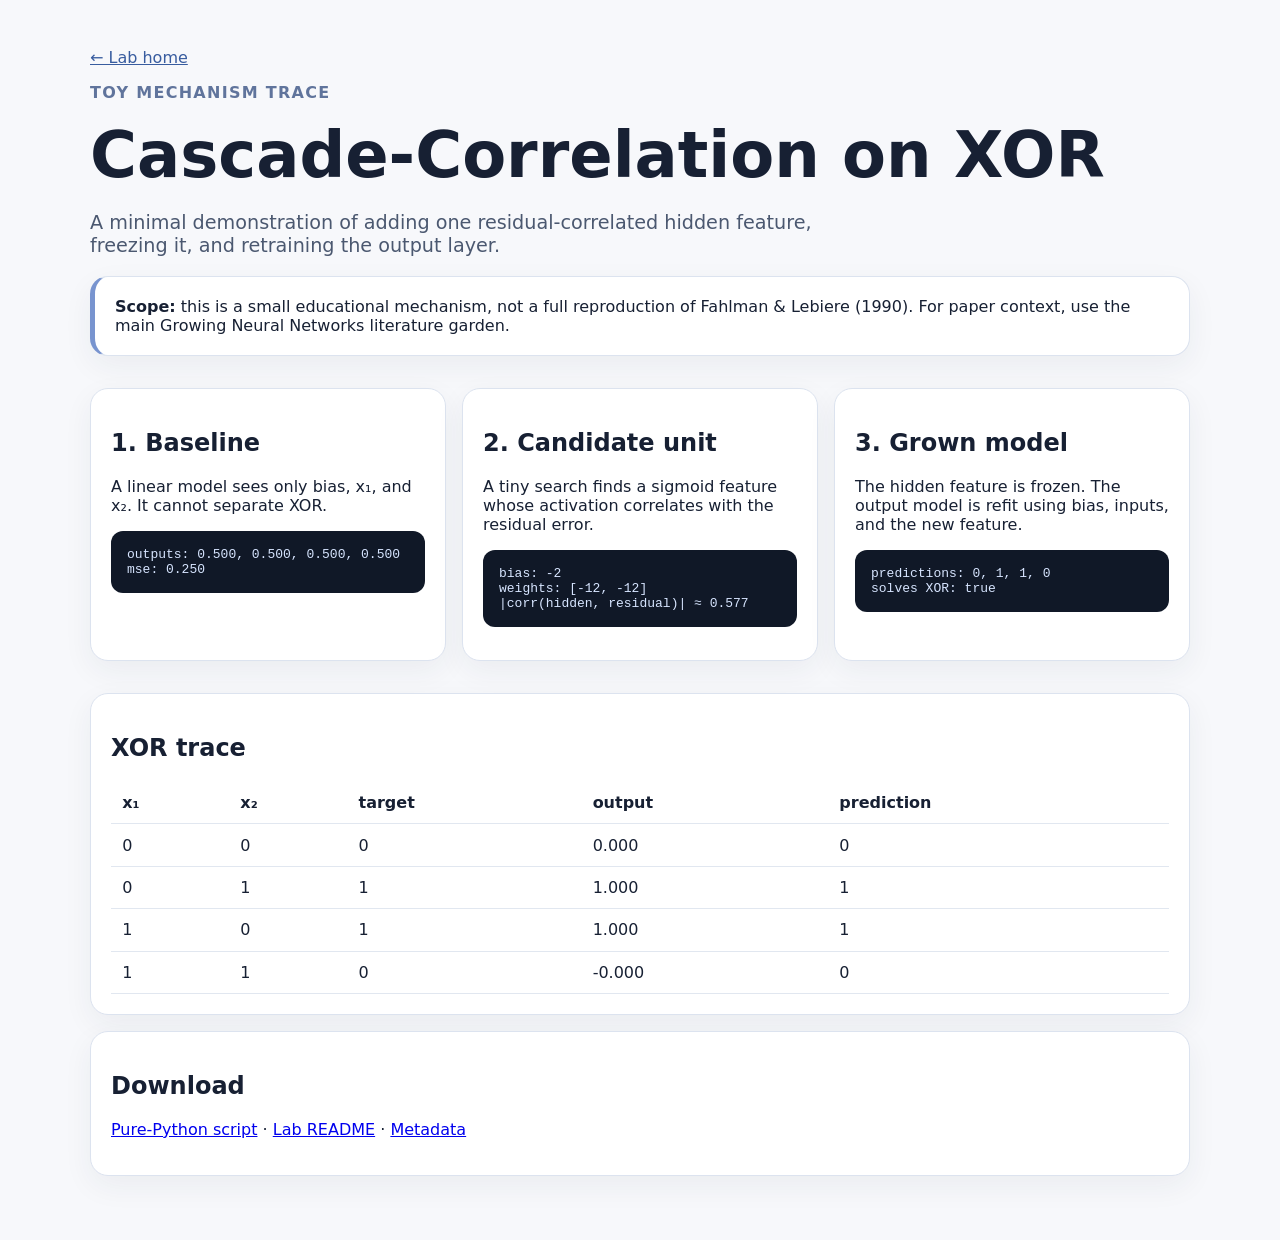
==== labs/cascade-correlation-xor/index.html @ 7253da55 "lab: initialize growing neural networks lab" ====
<!doctype html>
<html lang="en">
<head>
  <meta charset="utf-8">
  <meta name="viewport" content="width=device-width, initial-scale=1">
  <title>Cascade-Correlation on XOR</title>
  <link rel="stylesheet" href="styles.css">
</head>
<body>
  <main class="lab">
    <nav><a href="../../index.html">← Lab home</a></nav>
    <p class="eyebrow">Toy mechanism trace</p>
    <h1>Cascade-Correlation on XOR</h1>
    <p class="lede">A minimal demonstration of adding one residual-correlated hidden feature, freezing it, and retraining the output layer.</p>

    <section class="panel warning">
      <strong>Scope:</strong> this is a small educational mechanism, not a full reproduction of Fahlman & Lebiere (1990). For paper context, use the main Growing Neural Networks literature garden.
    </section>

    <section class="grid">
      <div class="panel">
        <h2>1. Baseline</h2>
        <p>A linear model sees only bias, x₁, and x₂. It cannot separate XOR.</p>
        <pre id="baseline"></pre>
      </div>
      <div class="panel">
        <h2>2. Candidate unit</h2>
        <p>A tiny search finds a sigmoid feature whose activation correlates with the residual error.</p>
        <pre id="candidate"></pre>
      </div>
      <div class="panel">
        <h2>3. Grown model</h2>
        <p>The hidden feature is frozen. The output model is refit using bias, inputs, and the new feature.</p>
        <pre id="grown"></pre>
      </div>
    </section>

    <section class="panel">
      <h2>XOR trace</h2>
      <table>
        <thead><tr><th>x₁</th><th>x₂</th><th>target</th><th>output</th><th>prediction</th></tr></thead>
        <tbody id="trace"></tbody>
      </table>
    </section>

    <section class="panel">
      <h2>Download</h2>
      <p><a href="cascade_correlation_xor.py">Pure-Python script</a> · <a href="README.md">Lab README</a> · <a href="experiment.json">Metadata</a></p>
    </section>
  </main>
  <script src="demo.js"></script>
</body>
</html>
---- labs/cascade-correlation-xor/styles.css ----
body {
  margin: 0;
  font-family: Inter, ui-sans-serif, system-ui, -apple-system, BlinkMacSystemFont, "Segoe UI", sans-serif;
  background: #f7f8fb;
  color: #172033;
}
.lab { max-width: 1100px; margin: 0 auto; padding: 3rem 1.25rem; }
nav a { color: #385c9f; }
.eyebrow { color: #60749c; font-weight: 700; letter-spacing: .08em; text-transform: uppercase; }
h1 { font-size: clamp(2rem, 6vw, 4rem); margin: .4rem 0; }
.lede { max-width: 760px; font-size: 1.2rem; color: #4b5870; }
.grid { display: grid; grid-template-columns: repeat(auto-fit, minmax(260px, 1fr)); gap: 1rem; }
.panel { background: white; border: 1px solid #dce3ef; border-radius: 18px; padding: 1.25rem; margin: 1rem 0; box-shadow: 0 10px 30px rgba(40,50,70,.06); }
.warning { border-left: 5px solid #7894cf; }
pre { background: #101827; color: #d7e5ff; padding: 1rem; border-radius: 12px; overflow: auto; }
table { width: 100%; border-collapse: collapse; }
th, td { text-align: left; border-bottom: 1px solid #e1e7f0; padding: .7rem; }
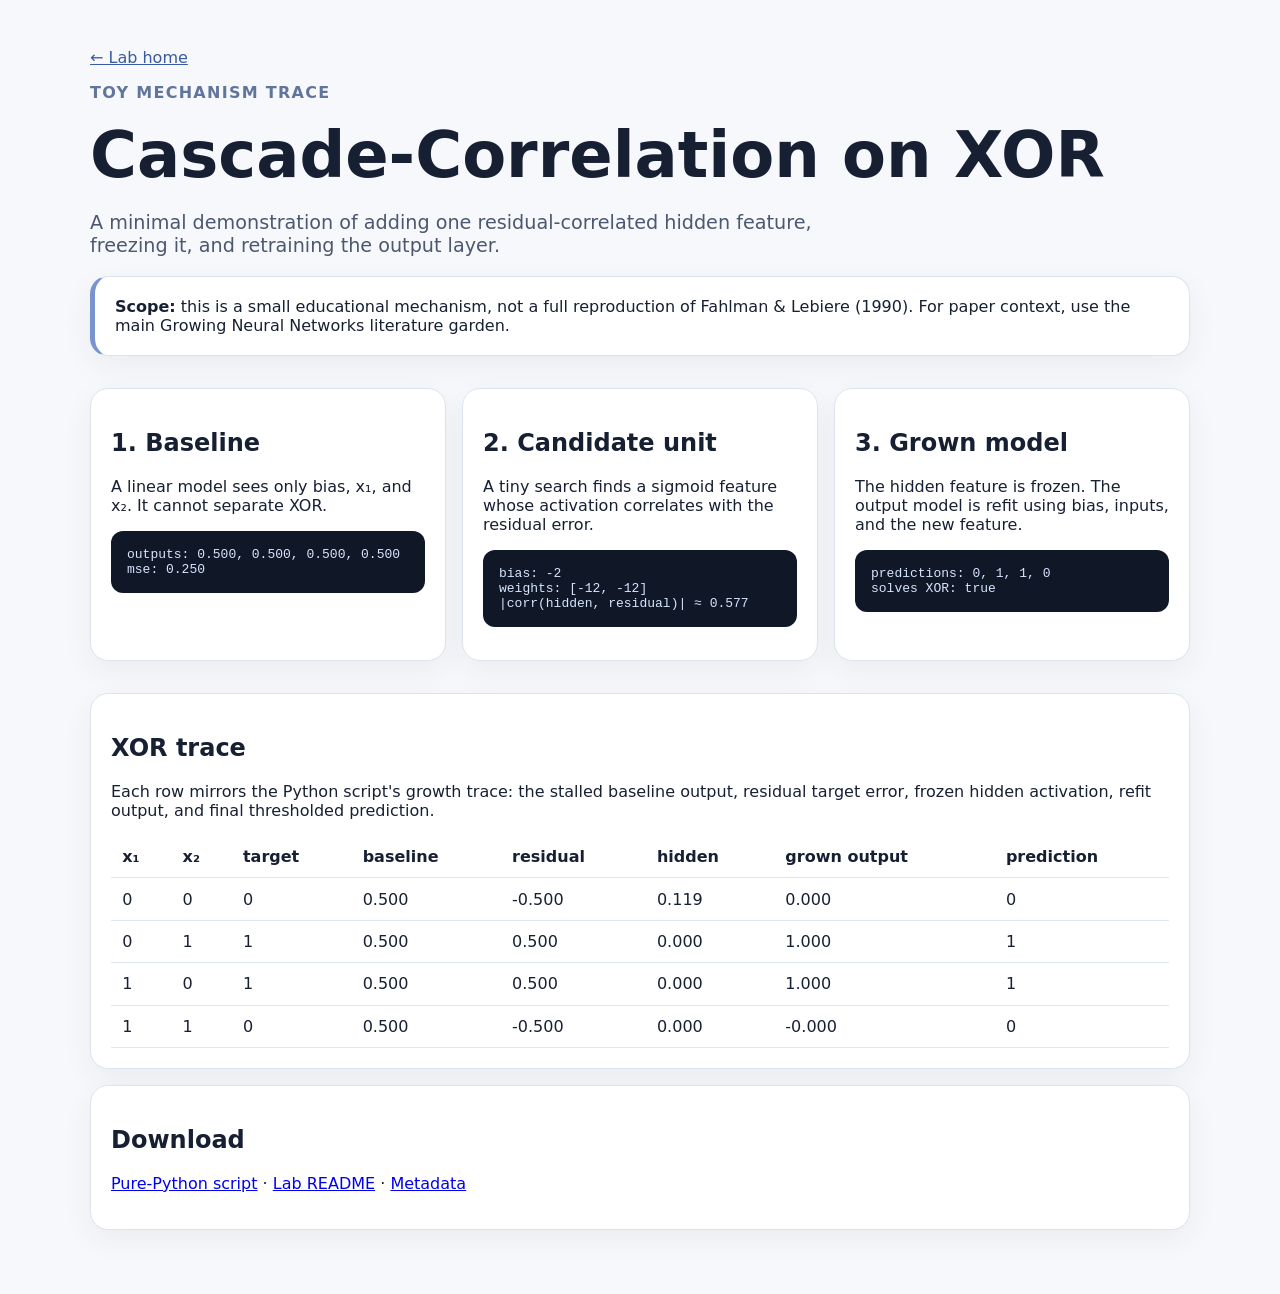
==== commit cd0915d4: "lab: improve xor trace demo" ====
--- a/labs/cascade-correlation-xor/index.html
+++ b/labs/cascade-correlation-xor/index.html
@@ -37,8 +37,9 @@
 
     <section class="panel">
       <h2>XOR trace</h2>
+      <p>Each row mirrors the Python script's growth trace: the stalled baseline output, residual target error, frozen hidden activation, refit output, and final thresholded prediction.</p>
       <table>
-        <thead><tr><th>x₁</th><th>x₂</th><th>target</th><th>output</th><th>prediction</th></tr></thead>
+        <thead><tr><th>x₁</th><th>x₂</th><th>target</th><th>baseline</th><th>residual</th><th>hidden</th><th>grown output</th><th>prediction</th></tr></thead>
         <tbody id="trace"></tbody>
       </table>
     </section>
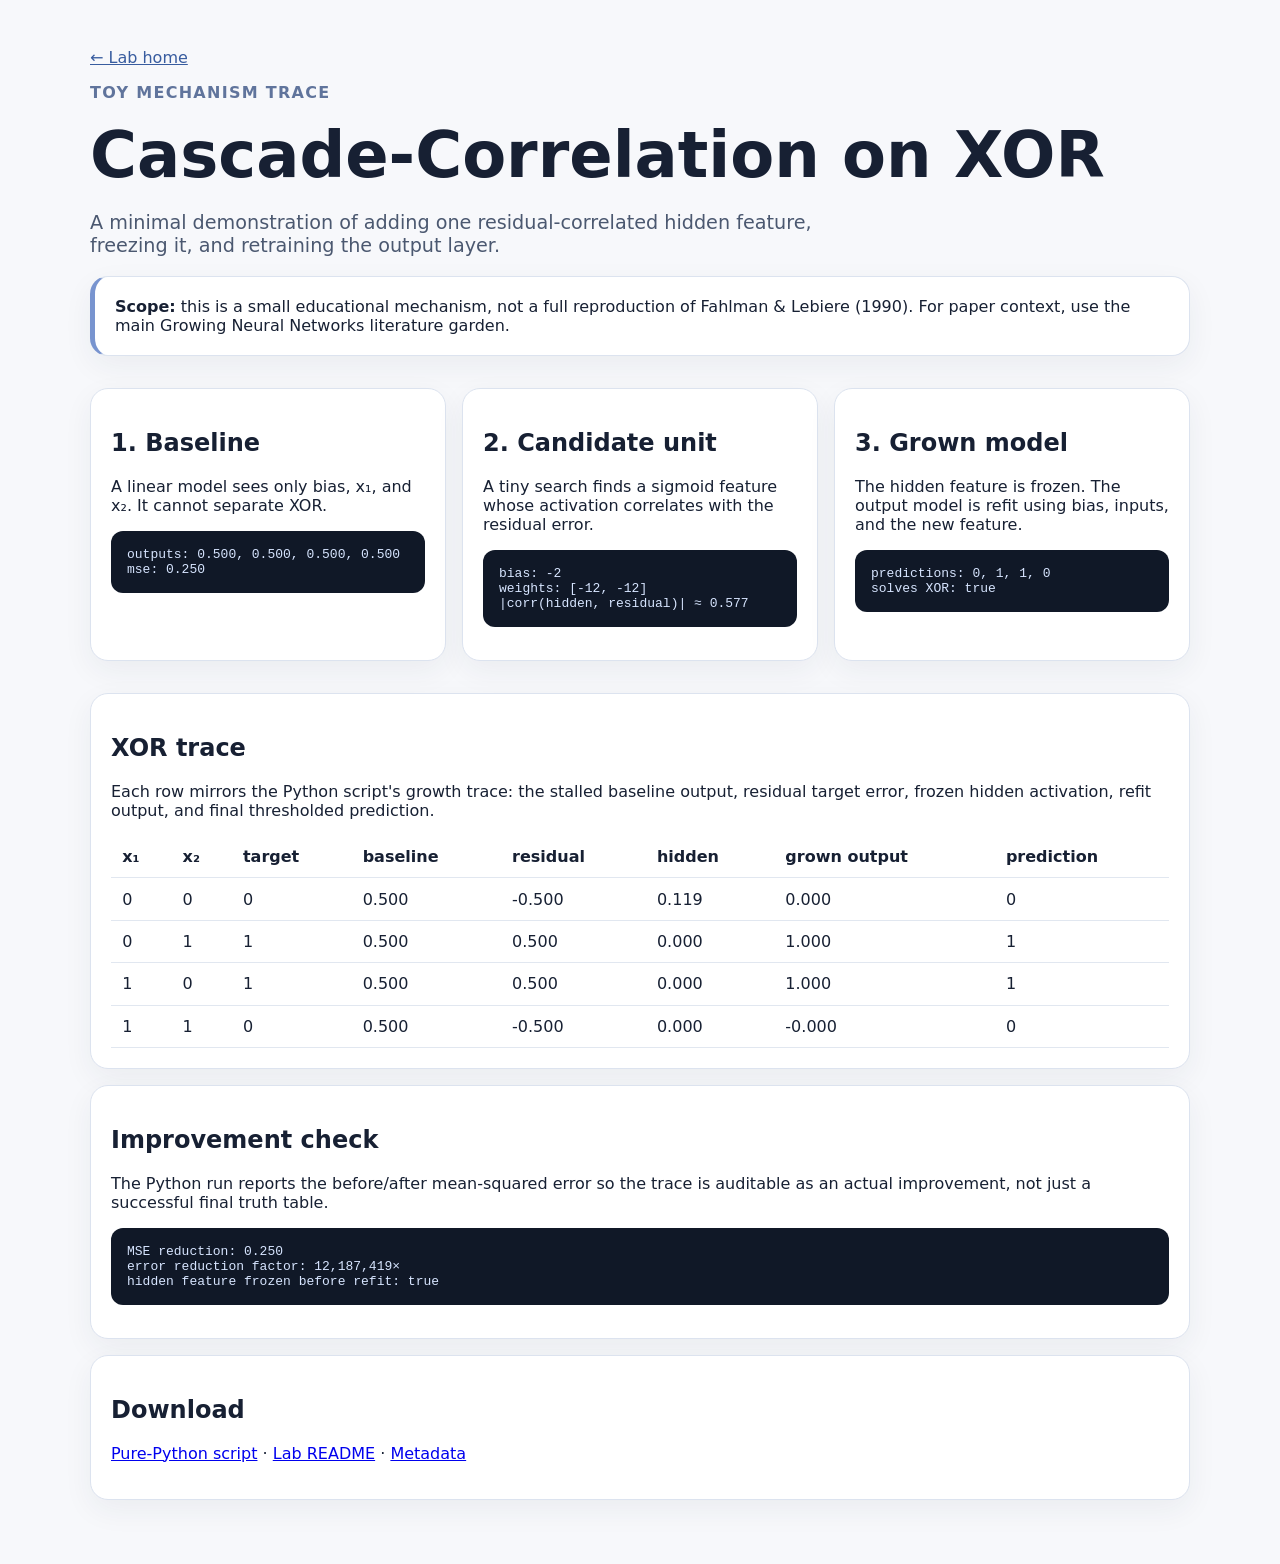
==== commit 990480bf: "lab: improve XOR trace comparison" ====
--- a/labs/cascade-correlation-xor/index.html
+++ b/labs/cascade-correlation-xor/index.html
@@ -45,6 +45,12 @@
     </section>
 
     <section class="panel">
+      <h2>Improvement check</h2>
+      <p>The Python run reports the before/after mean-squared error so the trace is auditable as an actual improvement, not just a successful final truth table.</p>
+      <pre id="comparison"></pre>
+    </section>
+
+    <section class="panel">
       <h2>Download</h2>
       <p><a href="cascade_correlation_xor.py">Pure-Python script</a> · <a href="README.md">Lab README</a> · <a href="experiment.json">Metadata</a></p>
     </section>
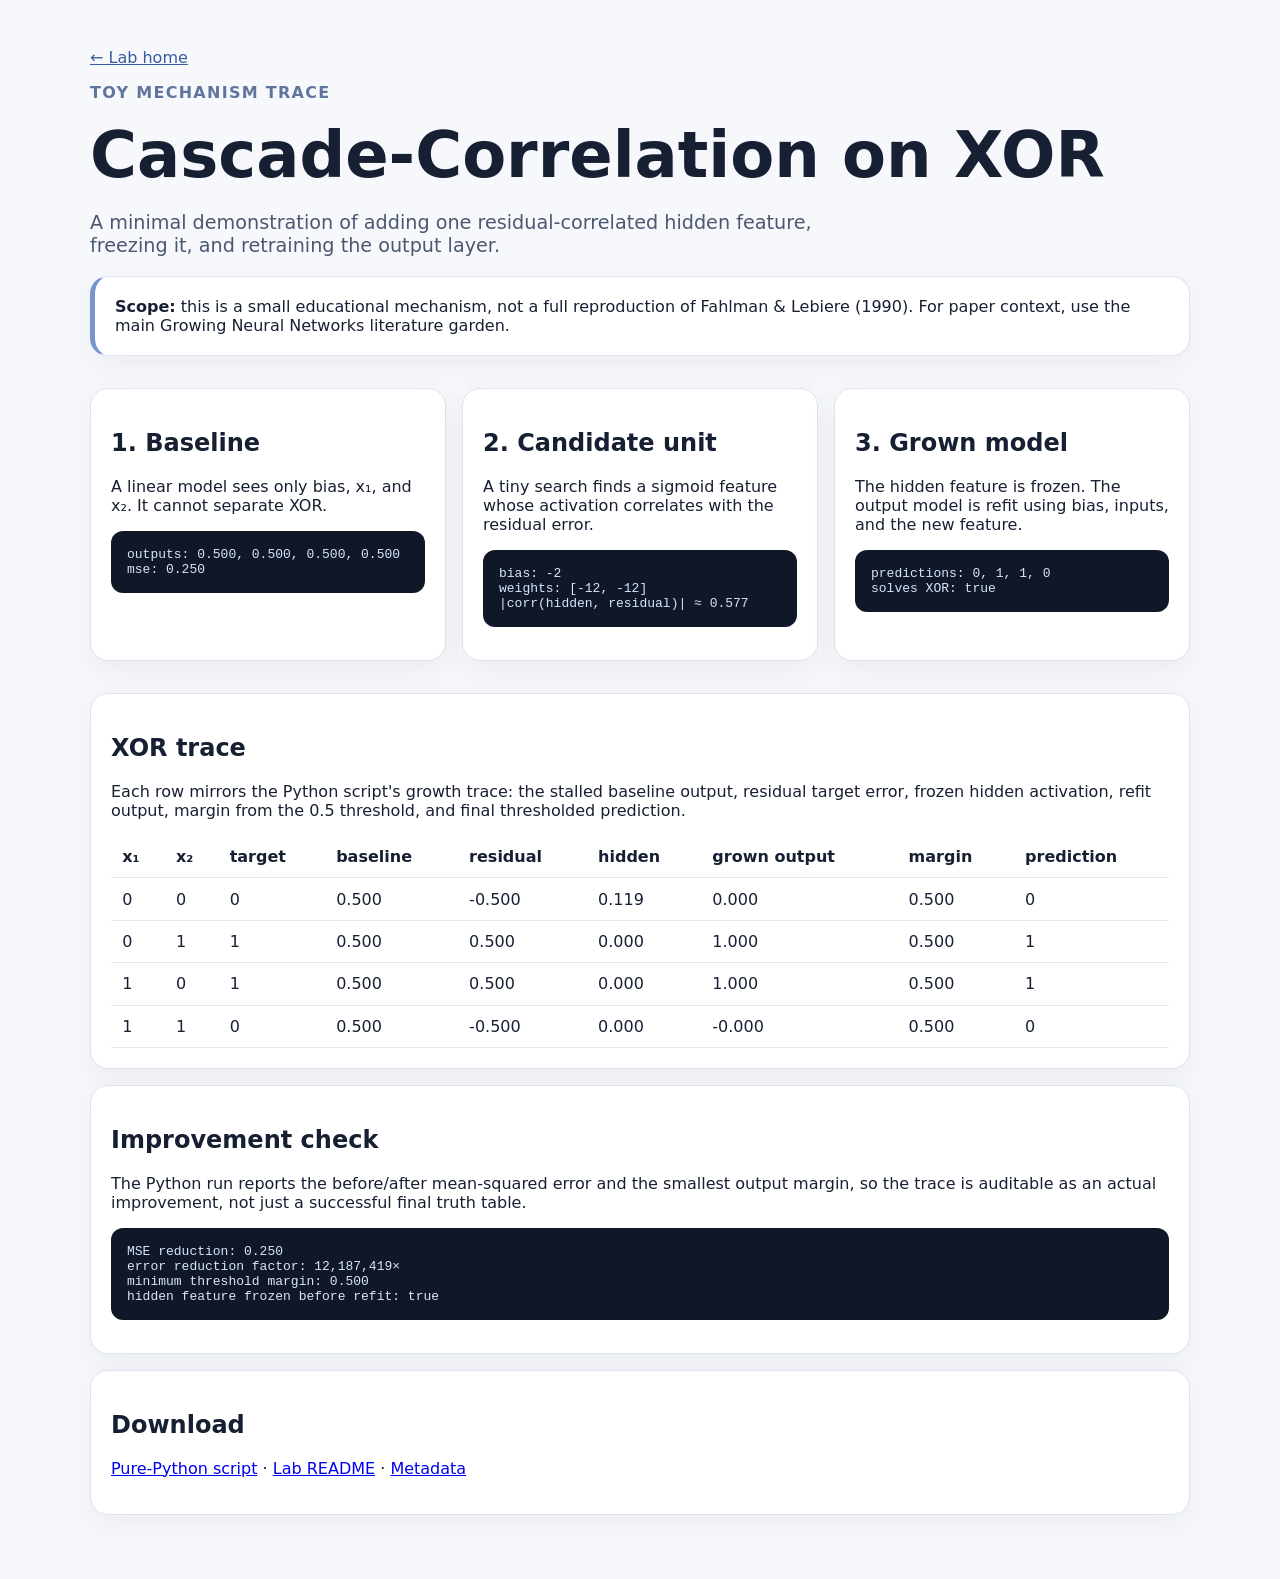
==== commit bdb23494: "lab: improve xor margin trace" ====
--- a/labs/cascade-correlation-xor/index.html
+++ b/labs/cascade-correlation-xor/index.html
@@ -37,16 +37,16 @@
 
     <section class="panel">
       <h2>XOR trace</h2>
-      <p>Each row mirrors the Python script's growth trace: the stalled baseline output, residual target error, frozen hidden activation, refit output, and final thresholded prediction.</p>
+      <p>Each row mirrors the Python script's growth trace: the stalled baseline output, residual target error, frozen hidden activation, refit output, margin from the 0.5 threshold, and final thresholded prediction.</p>
       <table>
-        <thead><tr><th>x₁</th><th>x₂</th><th>target</th><th>baseline</th><th>residual</th><th>hidden</th><th>grown output</th><th>prediction</th></tr></thead>
+        <thead><tr><th>x₁</th><th>x₂</th><th>target</th><th>baseline</th><th>residual</th><th>hidden</th><th>grown output</th><th>margin</th><th>prediction</th></tr></thead>
         <tbody id="trace"></tbody>
       </table>
     </section>
 
     <section class="panel">
       <h2>Improvement check</h2>
-      <p>The Python run reports the before/after mean-squared error so the trace is auditable as an actual improvement, not just a successful final truth table.</p>
+      <p>The Python run reports the before/after mean-squared error and the smallest output margin, so the trace is auditable as an actual improvement, not just a successful final truth table.</p>
       <pre id="comparison"></pre>
     </section>
 
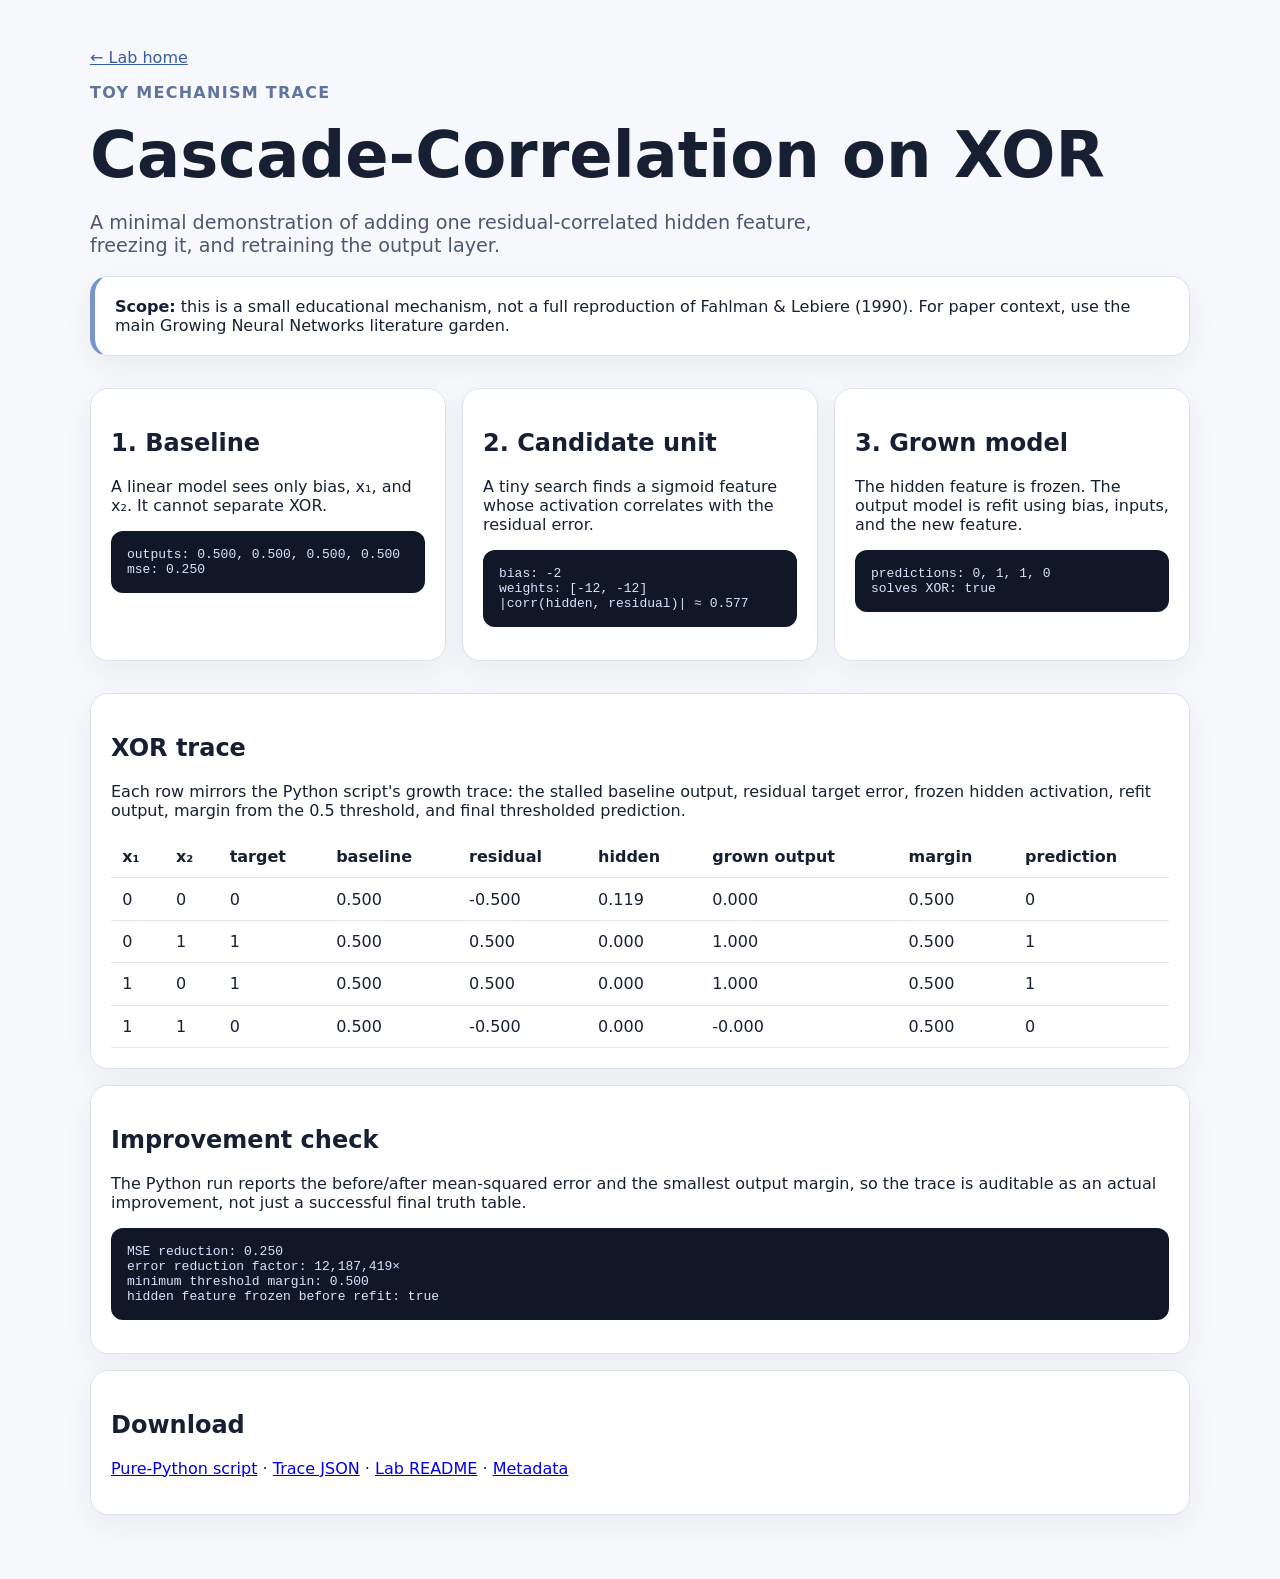
==== commit 11d2f7ff: "lab: improve trace validation" ====
--- a/labs/cascade-correlation-xor/index.html
+++ b/labs/cascade-correlation-xor/index.html
@@ -52,7 +52,7 @@
 
     <section class="panel">
       <h2>Download</h2>
-      <p><a href="cascade_correlation_xor.py">Pure-Python script</a> · <a href="README.md">Lab README</a> · <a href="experiment.json">Metadata</a></p>
+      <p><a href="cascade_correlation_xor.py">Pure-Python script</a> · <a href="trace.json">Trace JSON</a> · <a href="README.md">Lab README</a> · <a href="experiment.json">Metadata</a></p>
     </section>
   </main>
   <script src="demo.js"></script>
